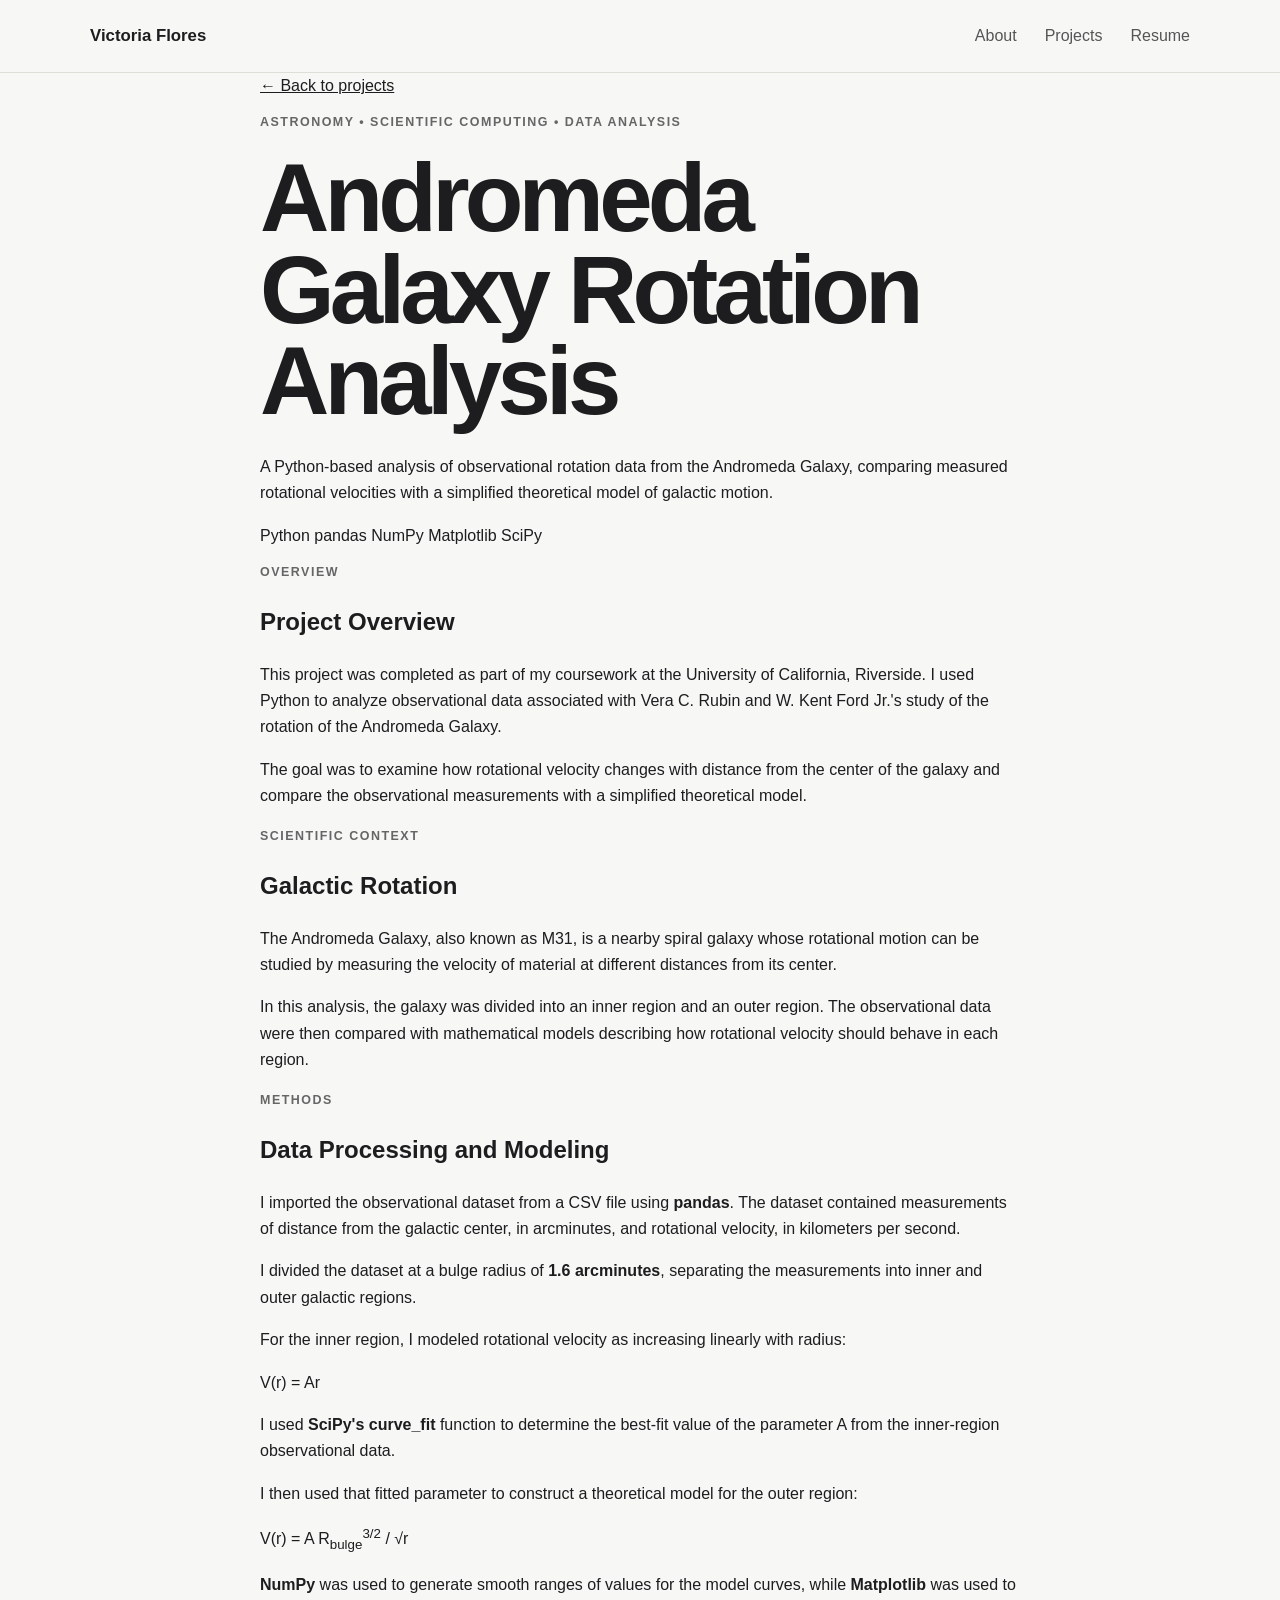
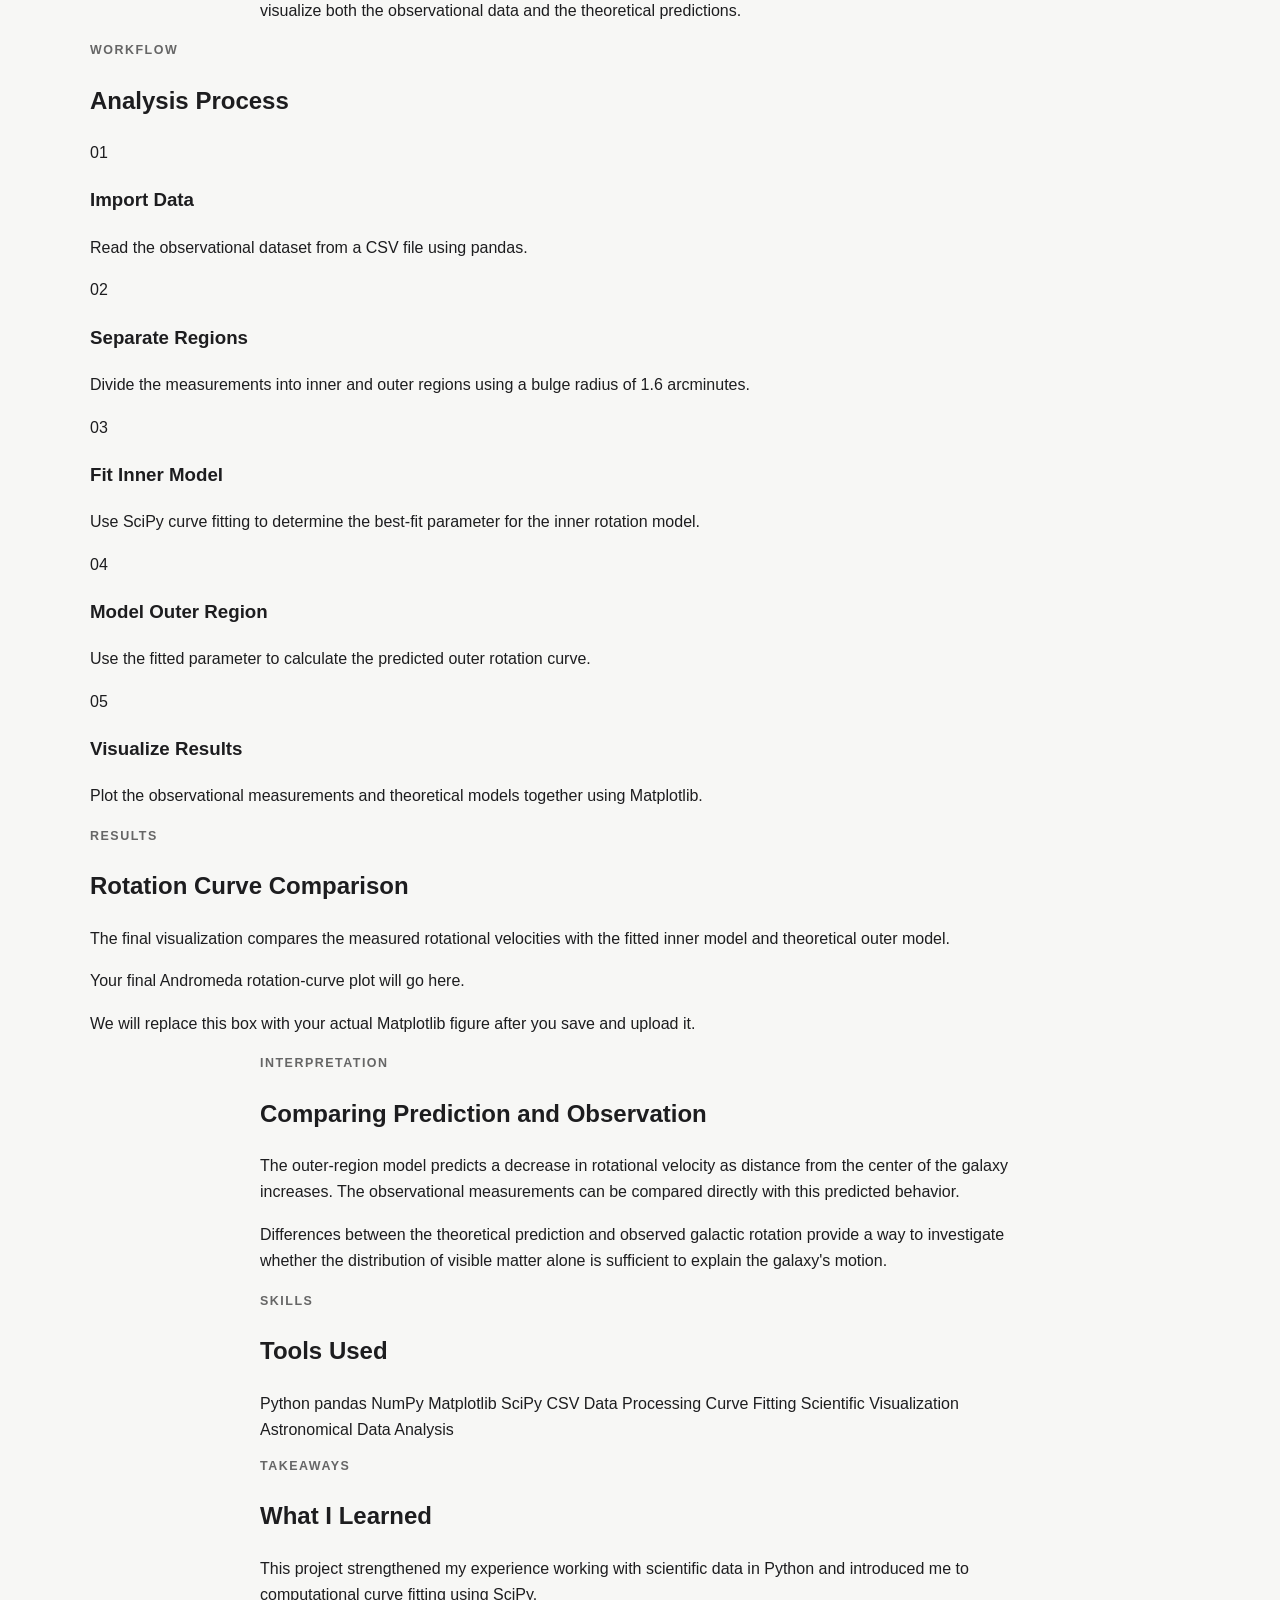
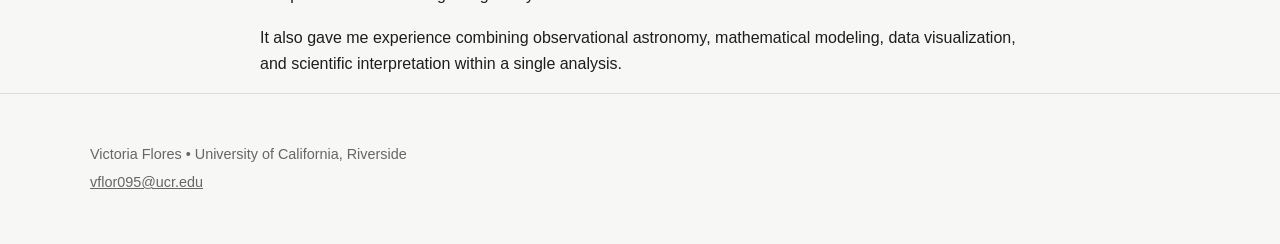
==== projects/andromeda.html @ fe8cd2cc "Andromeda Galaxy Rotation Analysis HTML page" ====
<!DOCTYPE html>
<html lang="en">
<head>
    <meta charset="UTF-8">
    <meta name="viewport" content="width=device-width, initial-scale=1.0">

    <title>Andromeda Galaxy Rotation Analysis | Victoria Flores</title>

    <link rel="stylesheet" href="../style.css">
</head>

<body>

<header class="site-header">
    <div class="container nav">
        <a class="name" href="../index.html">Victoria Flores</a>

        <nav>
            <a href="../index.html#about">About</a>
            <a href="../index.html#projects">Projects</a>
            <a href="https://forflowers.github.io/Resume/" target="_blank">
                Resume
            </a>
        </nav>
    </div>
</header>


<main>

    <!-- HERO -->
    <section class="project-hero">
        <div class="container narrow">

            <a class="back-link" href="../index.html#projects">
                ← Back to projects
            </a>

            <p class="eyebrow">
                Astronomy • Scientific Computing • Data Analysis
            </p>

            <h1 class="project-title">
                Andromeda Galaxy Rotation Analysis
            </h1>

            <p class="project-intro">
                A Python-based analysis of observational rotation data from
                the Andromeda Galaxy, comparing measured rotational velocities
                with a simplified theoretical model of galactic motion.
            </p>

            <div class="project-meta">
                <span>Python</span>
                <span>pandas</span>
                <span>NumPy</span>
                <span>Matplotlib</span>
                <span>SciPy</span>
            </div>

        </div>
    </section>


    <!-- OVERVIEW -->
    <section class="project-section">
        <div class="container narrow">

            <p class="section-label">Overview</p>
            <h2>Project Overview</h2>

            <p>
                This project was completed as part of my coursework at the
                University of California, Riverside. I used Python to analyze
                observational data associated with Vera C. Rubin and
                W. Kent Ford Jr.'s study of the rotation of the Andromeda
                Galaxy.
            </p>

            <p>
                The goal was to examine how rotational velocity changes with
                distance from the center of the galaxy and compare the
                observational measurements with a simplified theoretical model.
            </p>

        </div>
    </section>


    <!-- SCIENTIFIC CONTEXT -->
    <section class="project-section alternate">
        <div class="container narrow">

            <p class="section-label">Scientific Context</p>
            <h2>Galactic Rotation</h2>

            <p>
                The Andromeda Galaxy, also known as M31, is a nearby spiral
                galaxy whose rotational motion can be studied by measuring the
                velocity of material at different distances from its center.
            </p>

            <p>
                In this analysis, the galaxy was divided into an inner region
                and an outer region. The observational data were then compared
                with mathematical models describing how rotational velocity
                should behave in each region.
            </p>

        </div>
    </section>


    <!-- DATA + METHODS -->
    <section class="project-section">
        <div class="container narrow">

            <p class="section-label">Methods</p>
            <h2>Data Processing and Modeling</h2>

            <p>
                I imported the observational dataset from a CSV file using
                <strong>pandas</strong>. The dataset contained measurements of
                distance from the galactic center, in arcminutes, and
                rotational velocity, in kilometers per second.
            </p>

            <p>
                I divided the dataset at a bulge radius of
                <strong>1.6 arcminutes</strong>, separating the measurements
                into inner and outer galactic regions.
            </p>

            <p>
                For the inner region, I modeled rotational velocity as
                increasing linearly with radius:
            </p>

            <div class="equation">
                V(r) = Ar
            </div>

            <p>
                I used <strong>SciPy's curve_fit</strong> function to determine
                the best-fit value of the parameter A from the inner-region
                observational data.
            </p>

            <p>
                I then used that fitted parameter to construct a theoretical
                model for the outer region:
            </p>

            <div class="equation">
                V(r) = A R<sub>bulge</sub><sup>3/2</sup> / √r
            </div>

            <p>
                <strong>NumPy</strong> was used to generate smooth ranges of
                values for the model curves, while <strong>Matplotlib</strong>
                was used to visualize both the observational data and the
                theoretical predictions.
            </p>

        </div>
    </section>


    <!-- WORKFLOW -->
    <section class="project-section alternate">
        <div class="container">

            <div class="section-heading">
                <p class="section-label">Workflow</p>
                <h2>Analysis Process</h2>
            </div>

            <div class="workflow-grid">

                <div class="workflow-card">
                    <span>01</span>
                    <h3>Import Data</h3>
                    <p>
                        Read the observational dataset from a CSV file using
                        pandas.
                    </p>
                </div>

                <div class="workflow-card">
                    <span>02</span>
                    <h3>Separate Regions</h3>
                    <p>
                        Divide the measurements into inner and outer regions
                        using a bulge radius of 1.6 arcminutes.
                    </p>
                </div>

                <div class="workflow-card">
                    <span>03</span>
                    <h3>Fit Inner Model</h3>
                    <p>
                        Use SciPy curve fitting to determine the best-fit
                        parameter for the inner rotation model.
                    </p>
                </div>

                <div class="workflow-card">
                    <span>04</span>
                    <h3>Model Outer Region</h3>
                    <p>
                        Use the fitted parameter to calculate the predicted
                        outer rotation curve.
                    </p>
                </div>

                <div class="workflow-card">
                    <span>05</span>
                    <h3>Visualize Results</h3>
                    <p>
                        Plot the observational measurements and theoretical
                        models together using Matplotlib.
                    </p>
                </div>

            </div>

        </div>
    </section>


    <!-- RESULTS -->
    <section class="project-section">
        <div class="container">

            <div class="section-heading">
                <p class="section-label">Results</p>
                <h2>Rotation Curve Comparison</h2>

                <p>
                    The final visualization compares the measured rotational
                    velocities with the fitted inner model and theoretical
                    outer model.
                </p>
            </div>

            <div class="figure-placeholder">
                <p>
                    Your final Andromeda rotation-curve plot will go here.
                </p>

                <p class="small-text">
                    We will replace this box with your actual Matplotlib figure
                    after you save and upload it.
                </p>
            </div>

        </div>
    </section>


    <!-- INTERPRETATION -->
    <section class="project-section alternate">
        <div class="container narrow">

            <p class="section-label">Interpretation</p>
            <h2>Comparing Prediction and Observation</h2>

            <p>
                The outer-region model predicts a decrease in rotational
                velocity as distance from the center of the galaxy increases.
                The observational measurements can be compared directly with
                this predicted behavior.
            </p>

            <p>
                Differences between the theoretical prediction and observed
                galactic rotation provide a way to investigate whether the
                distribution of visible matter alone is sufficient to explain
                the galaxy's motion.
            </p>

        </div>
    </section>


    <!-- SKILLS -->
    <section class="project-section">
        <div class="container narrow">

            <p class="section-label">Skills</p>
            <h2>Tools Used</h2>

            <div class="skills-list">
                <span>Python</span>
                <span>pandas</span>
                <span>NumPy</span>
                <span>Matplotlib</span>
                <span>SciPy</span>
                <span>CSV Data Processing</span>
                <span>Curve Fitting</span>
                <span>Scientific Visualization</span>
                <span>Astronomical Data Analysis</span>
            </div>

        </div>
    </section>


    <!-- TAKEAWAYS -->
    <section class="project-section alternate">
        <div class="container narrow">

            <p class="section-label">Takeaways</p>
            <h2>What I Learned</h2>

            <p>
                This project strengthened my experience working with scientific
                data in Python and introduced me to computational curve fitting
                using SciPy.
            </p>

            <p>
                It also gave me experience combining observational astronomy,
                mathematical modeling, data visualization, and scientific
                interpretation within a single analysis.
            </p>

        </div>
    </section>

</main>


<footer>
    <div class="container">
        <p>
            Victoria Flores • University of California, Riverside
        </p>

        <p>
            <a href="mailto:vflor095@ucr.edu">
                vflor095@ucr.edu
            </a>
        </p>
    </div>
</footer>

</body>
</html>
---- style.css ----
* {
    box-sizing: border-box;
}

html {
    scroll-behavior: smooth;
}

body {
    margin: 0;
    font-family: Arial, Helvetica, sans-serif;
    background: #f7f7f5;
    color: #1d1d1f;
    line-height: 1.65;
}

a {
    color: inherit;
}

.container {
    width: min(1100px, 90%);
    margin: 0 auto;
}

.narrow {
    max-width: 760px;
}

.site-header {
    background: rgba(247, 247, 245, 0.95);
    border-bottom: 1px solid #deded9;
    position: sticky;
    top: 0;
    z-index: 10;
}

.nav {
    min-height: 72px;
    display: flex;
    align-items: center;
    justify-content: space-between;
}

.name {
    font-size: 1.05rem;
    font-weight: 700;
    text-decoration: none;
}

nav {
    display: flex;
    gap: 28px;
}

nav a {
    text-decoration: none;
    color: #555;
}

nav a:hover {
    color: #000;
}

.hero {
    padding: 120px 0 110px;
}

.eyebrow,
.section-label,
.project-type {
    text-transform: uppercase;
    letter-spacing: 0.12em;
    font-size: 0.78rem;
    font-weight: 700;
    color: #666;
}

h1 {
    font-size: clamp(3rem, 8vw, 6rem);
    line-height: 0.95;
    margin: 20px 0 28px;
    letter-spacing: -0.05em;
}

.hero-text {
    max-width: 750px;
    font-size: 1.25rem;
    color: #505050;
}

.hero-links {
    display: flex;
    gap: 14px;
    margin-top: 36px;
    flex-wrap: wrap;
}

.button {
    padding: 12px 20px;
    border-radius: 8px;
    text-decoration: none;
    font-weight: 700;
}

.primary {
    background: #171717;
    color: white;
}

.secondary {
    border: 1px solid #aaa;
    background: white;
}

.section {
    padding: 90px 0;
}

.section h2 {
    font-size: clamp(2rem, 5vw, 3.5rem);
    line-height: 1.05;
    margin: 12px 0 30px;
    letter-spacing: -0.035em;
}

.projects-section {
    background: white;
}

.project-grid {
    display: grid;
    grid-template-columns: repeat(2, 1fr);
    gap: 28px;
    margin-top: 40px;
}

.project-card {
    border: 1px solid #ddd;
    border-radius: 14px;
    padding: 32px;
    min-height: 310px;
    display: flex;
    flex-direction: column;
}

.project-card h3 {
    font-size: 1.7rem;
    margin: 12px 0;
}

.project-card p {
    color: #555;
}

.project-card a {
    margin-top: auto;
    font-weight: 700;
    text-decoration: none;
}

.project-card a:hover {
    text-decoration: underline;
}

footer {
    border-top: 1px solid #ddd;
    padding: 45px 0;
    color: #666;
    font-size: 0.9rem;
}

footer p {
    margin: 4px 0;
}

@media (max-width: 700px) {

    .nav {
        flex-direction: column;
        justify-content: center;
        gap: 10px;
        padding: 14px 0;
    }

    nav {
        gap: 16px;
    }

    .hero {
        padding: 80px 0;
    }

    .project-grid {
        grid-template-columns: 1fr;
    }
}
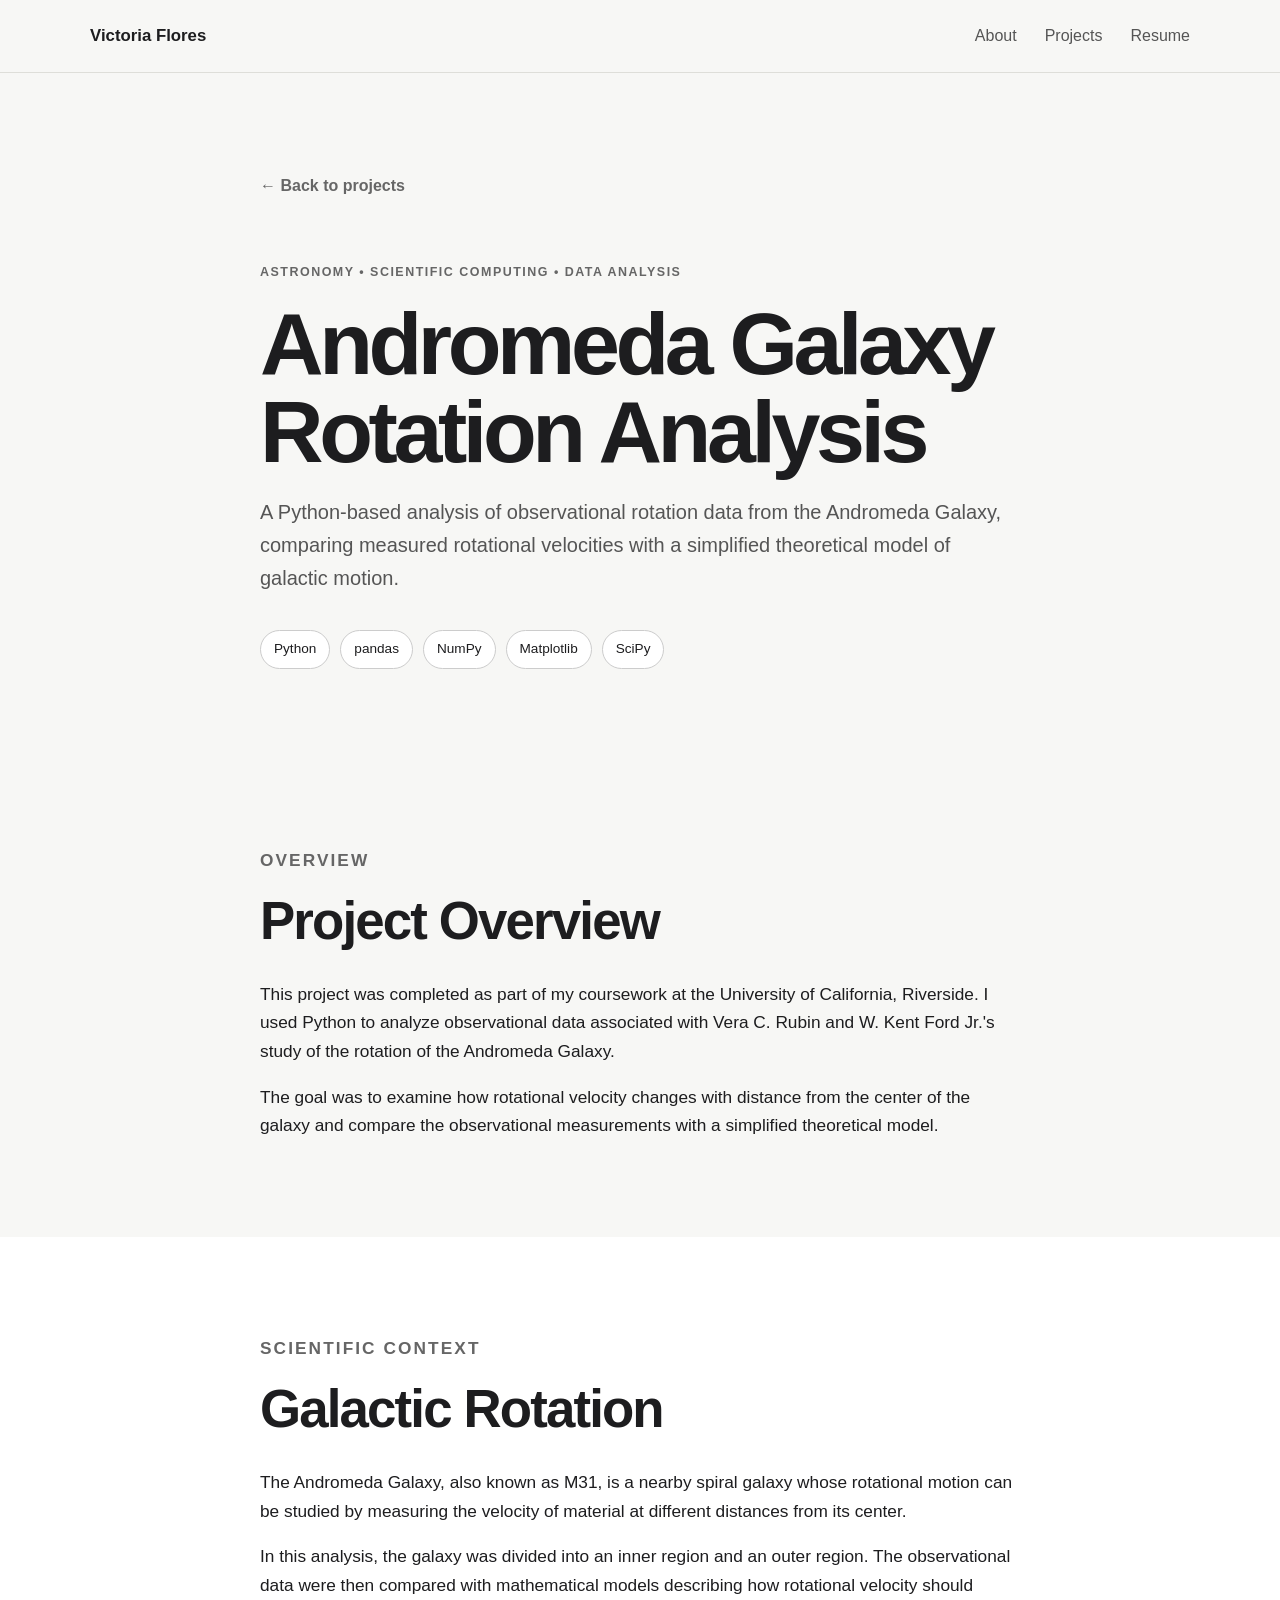
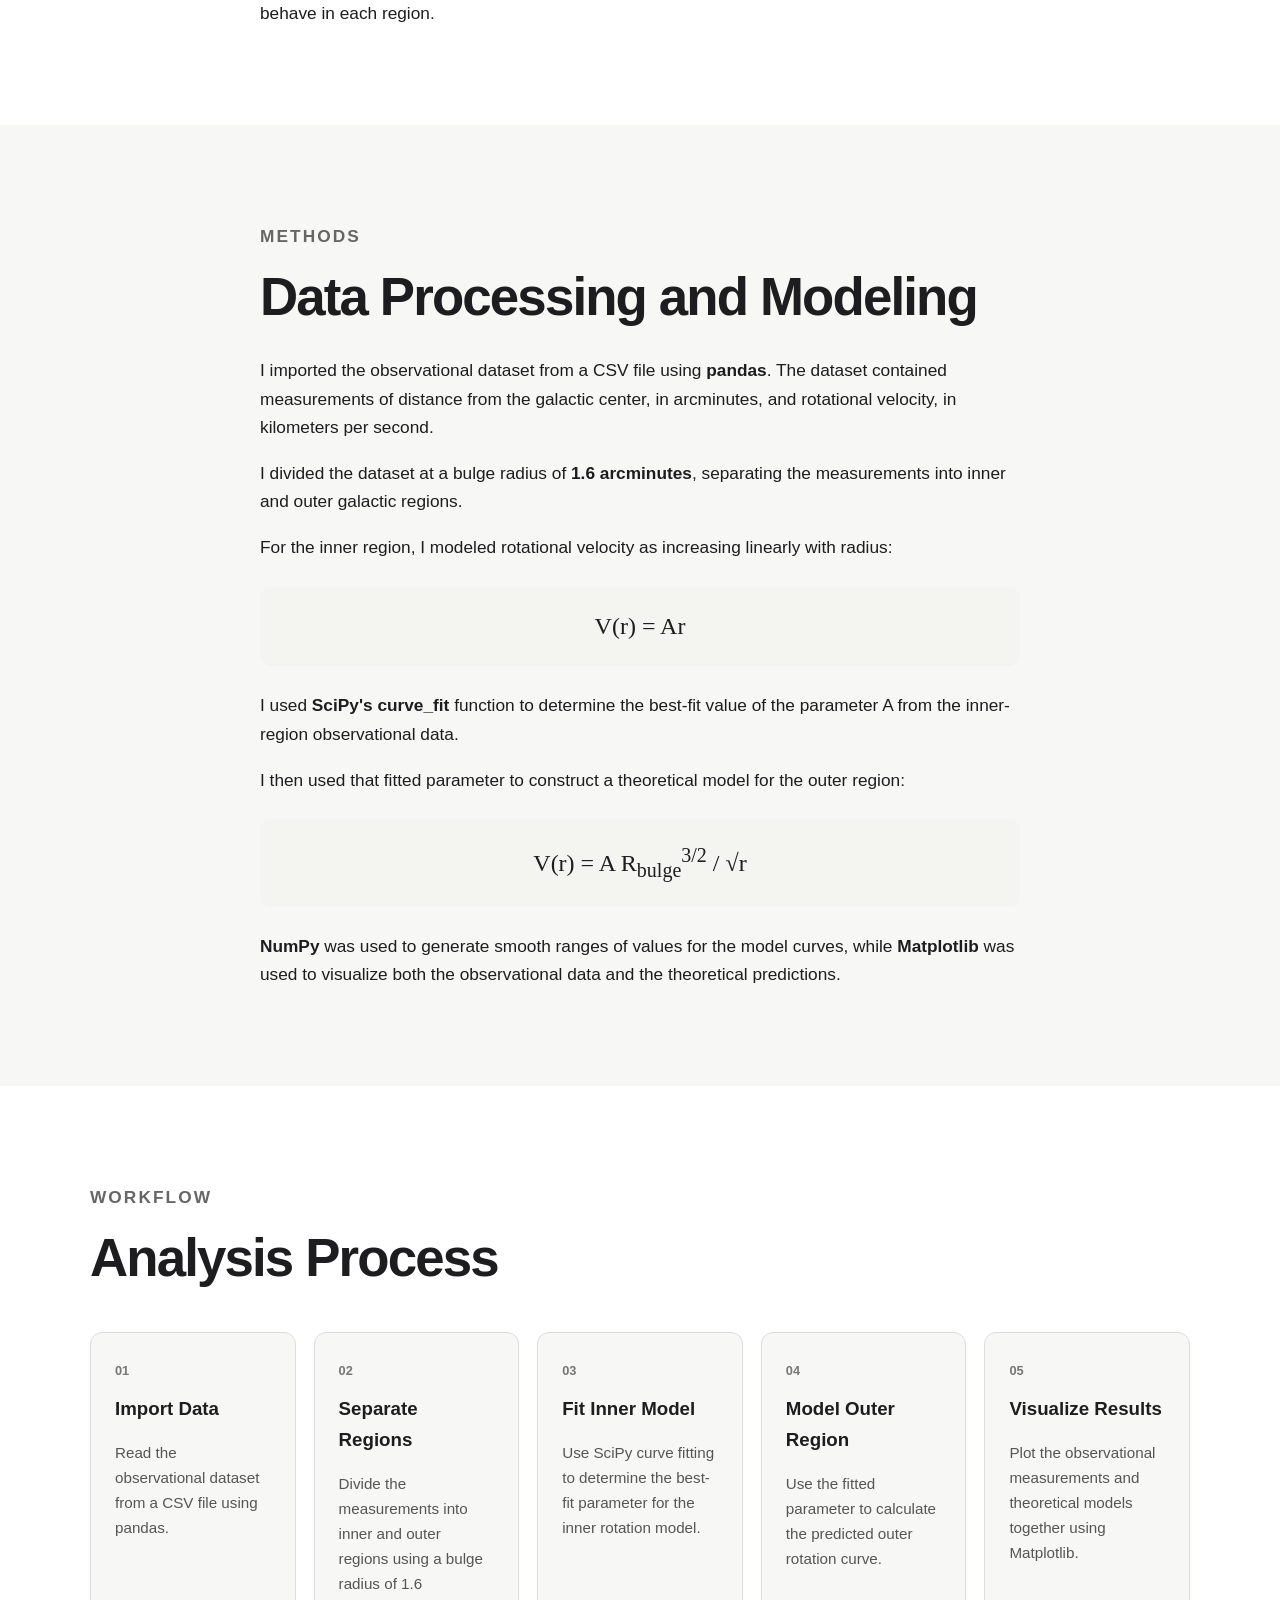
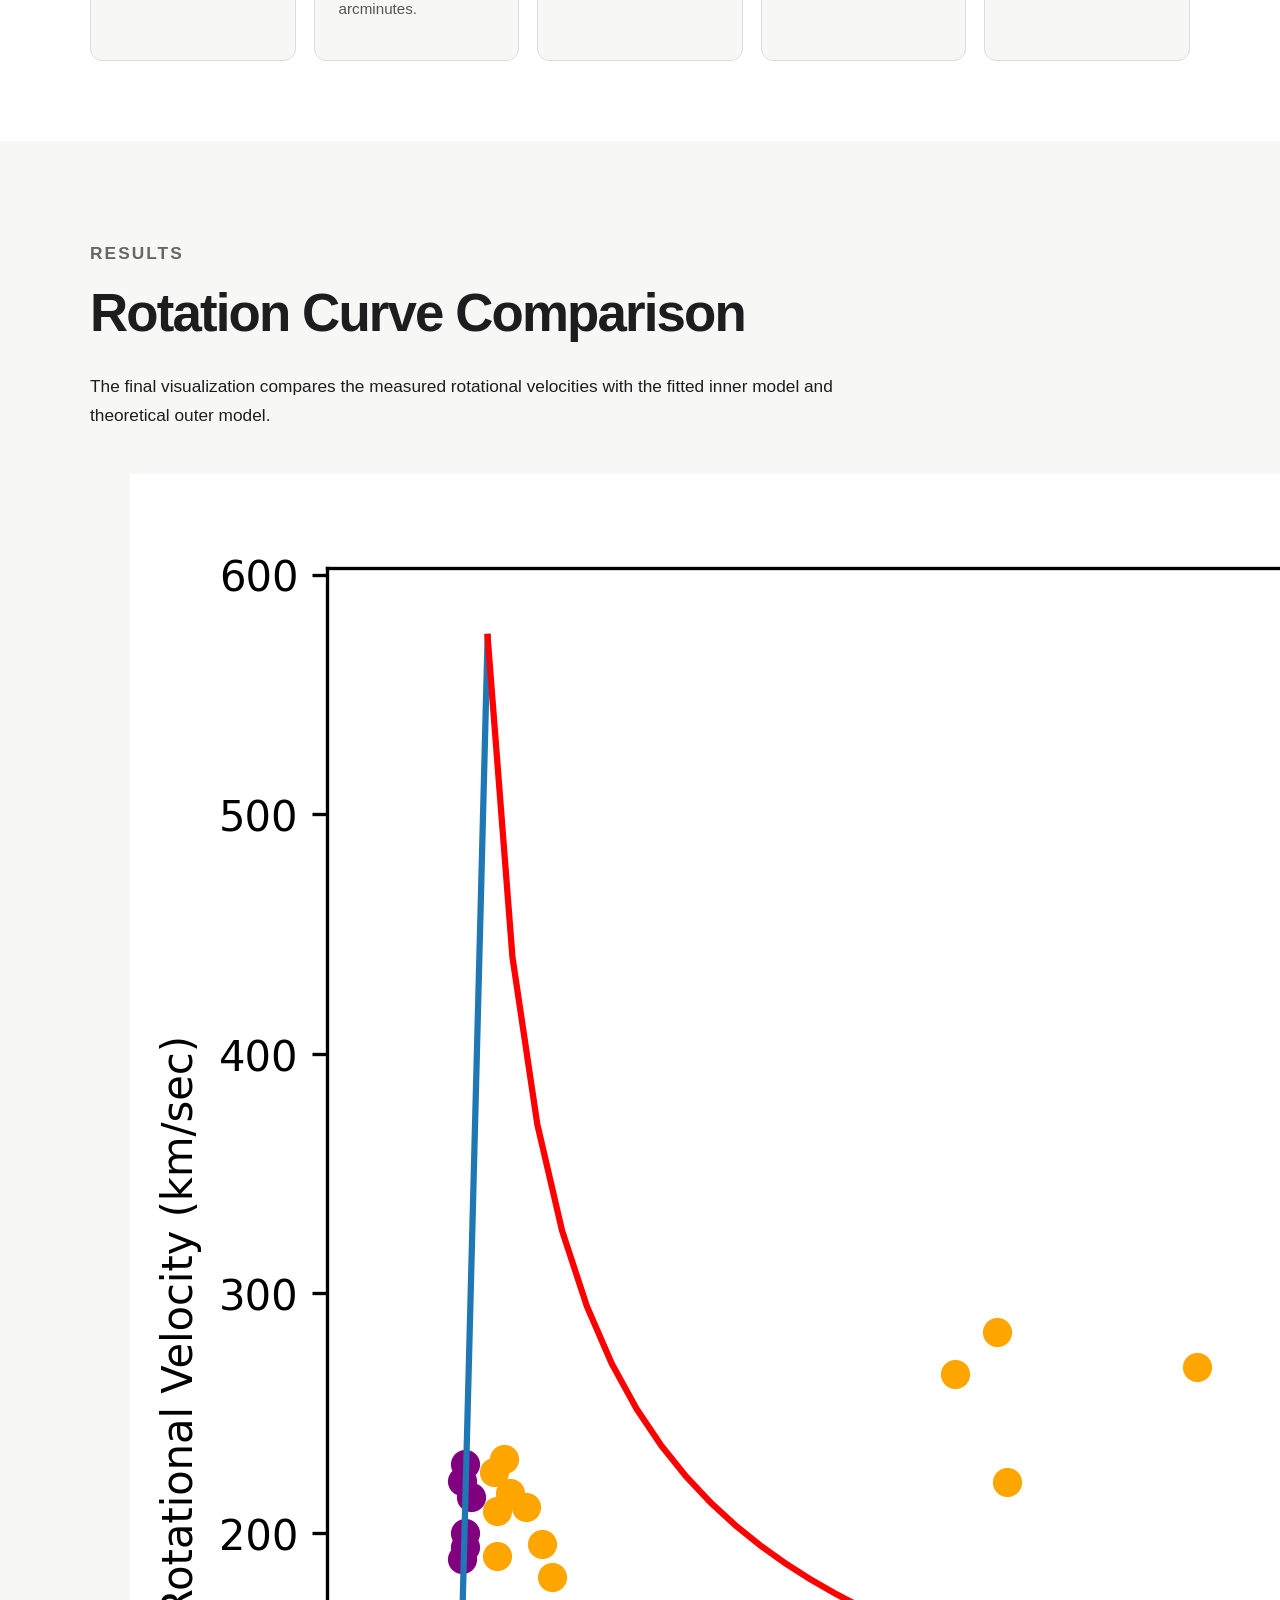
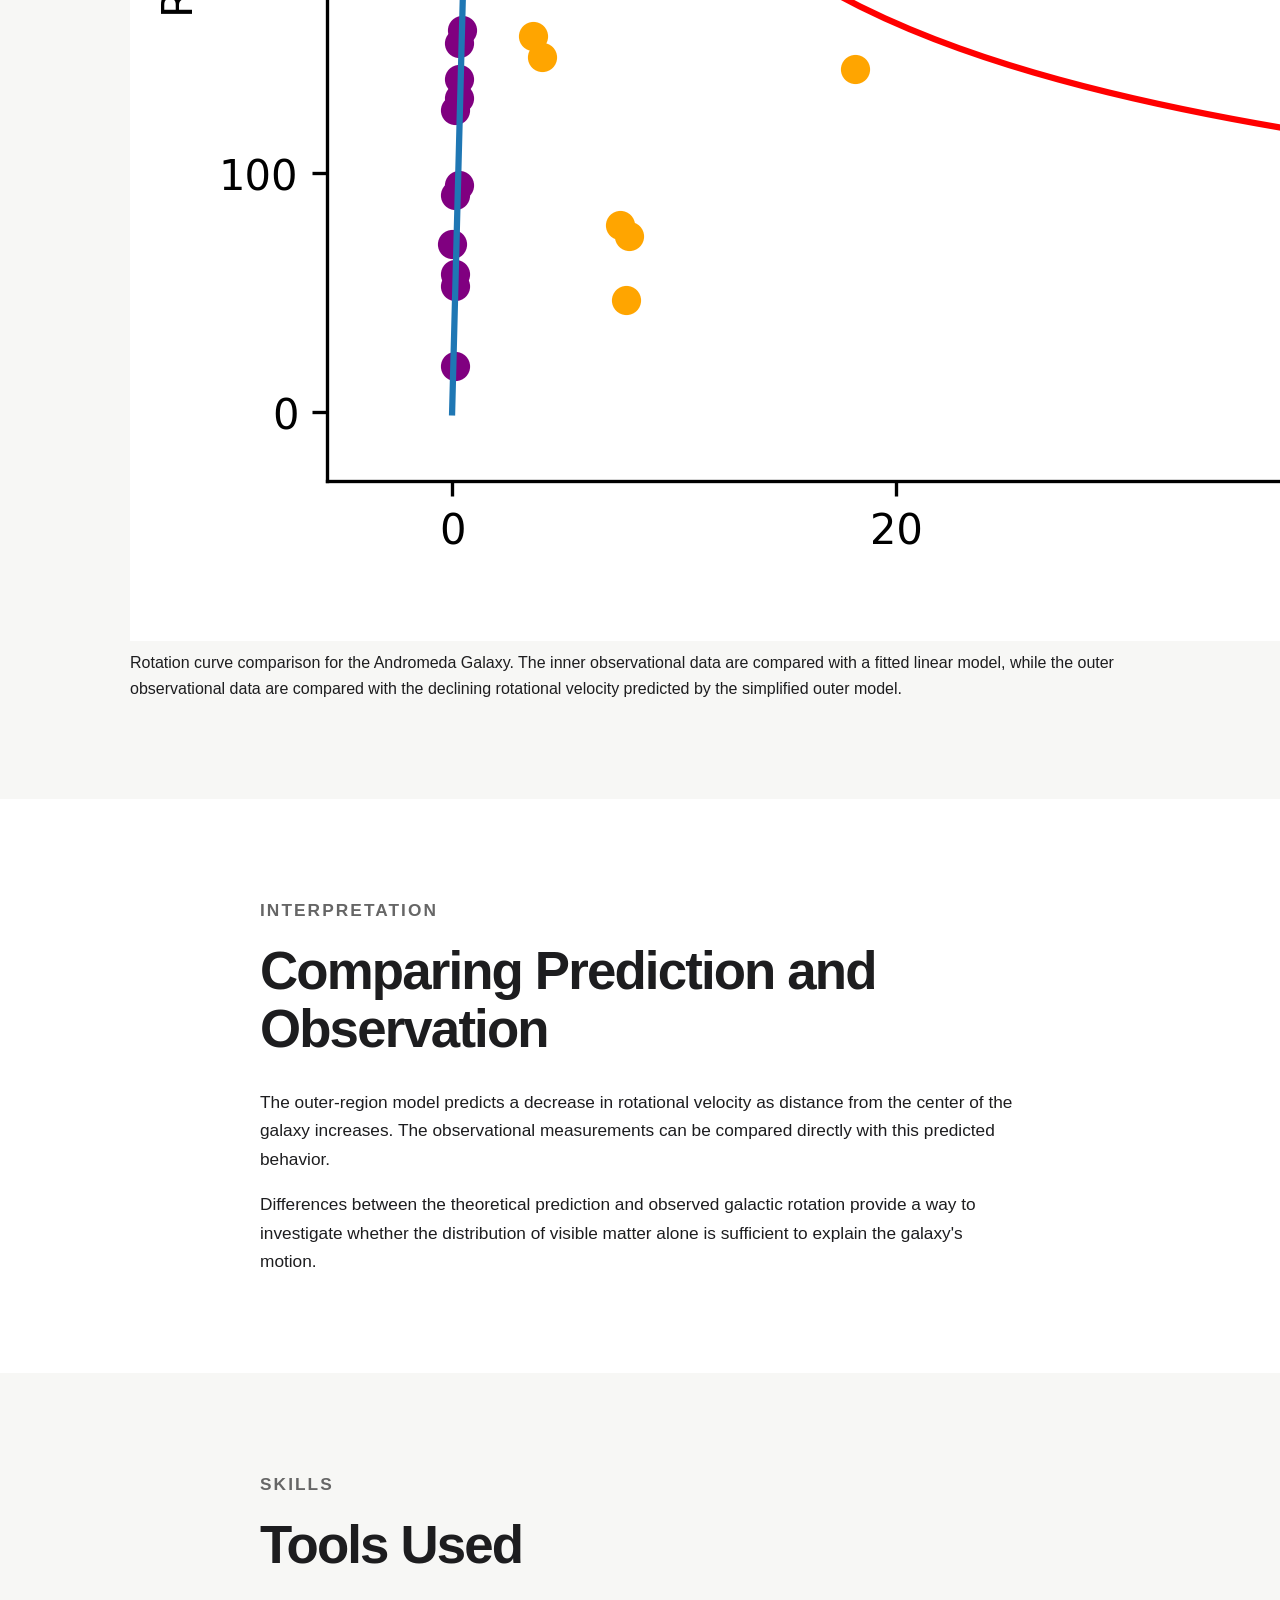
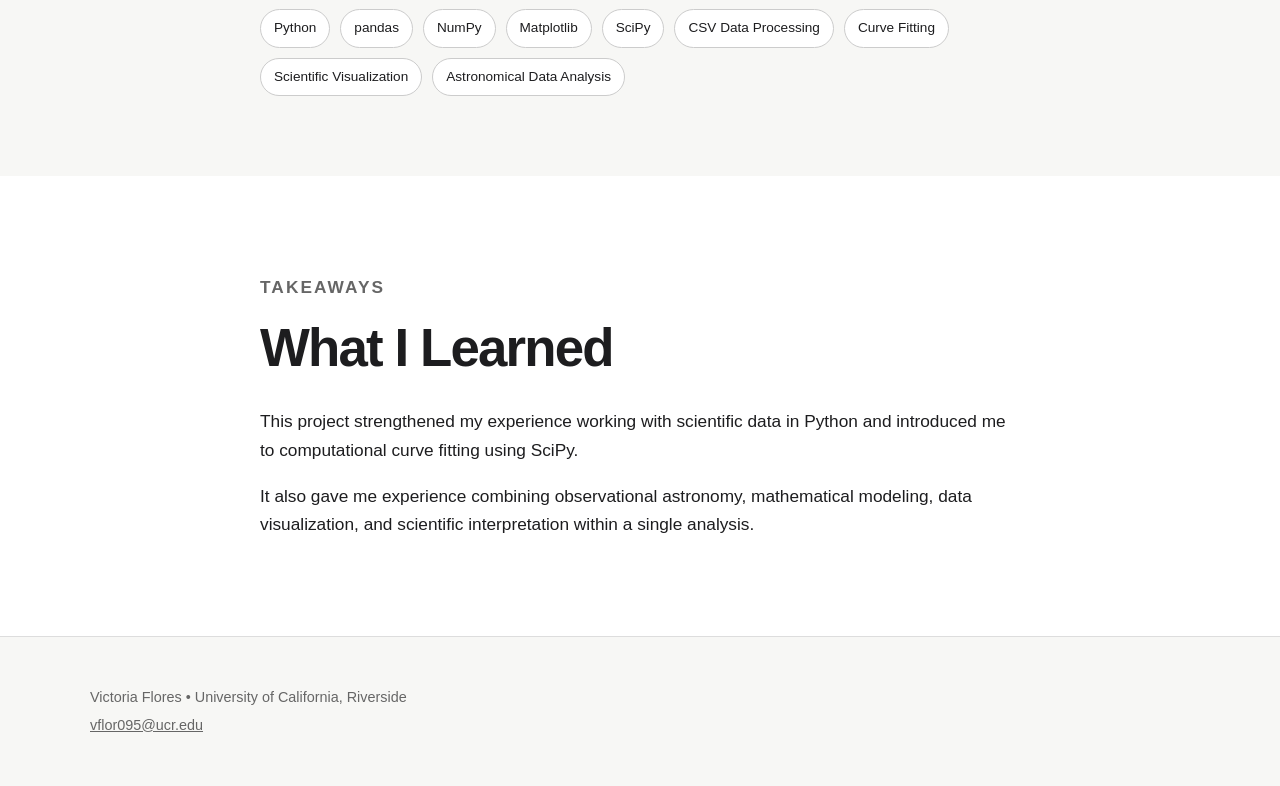
==== commit ea6c2243: "Update Andromeda plot with image and caption Replaced placeholder with actual image and caption for " ====
--- a/projects/andromeda.html
+++ b/projects/andromeda.html
@@ -243,16 +243,21 @@
                 </p>
             </div>
 
-            <div class="figure-placeholder">
-                <p>
-                    Your final Andromeda rotation-curve plot will go here.
-                </p>
-
-                <p class="small-text">
-                    We will replace this box with your actual Matplotlib figure
-                    after you save and upload it.
-                </p>
-            </div>
+            <figure class="project-figure">
+
+    <img
+        src="../assets/andromeda/andromeda-rotation-curve.png"
+        alt="Andromeda Galaxy rotation curve comparing observed data with theoretical models"
+    >
+
+    <figcaption>
+        Rotation curve comparison for the Andromeda Galaxy. The inner
+        observational data are compared with a fitted linear model, while
+        the outer observational data are compared with the declining
+        rotational velocity predicted by the simplified outer model.
+    </figcaption>
+
+</figure>
 
         </div>
     </section>
--- a/style.css
+++ b/style.css
@@ -195,3 +195,155 @@
         grid-template-columns: 1fr;
     }
 }
+
+/* -------------------------
+   PROJECT PAGES
+------------------------- */
+
+.project-hero {
+    padding: 100px 0 80px;
+}
+
+.back-link {
+    display: inline-block;
+    margin-bottom: 50px;
+    text-decoration: none;
+    color: #666;
+    font-weight: 600;
+}
+
+.back-link:hover {
+    color: #000;
+}
+
+.project-title {
+    font-size: clamp(3rem, 7vw, 5.5rem);
+    line-height: 1;
+    margin: 18px 0 20px;
+    letter-spacing: -0.05em;
+}
+
+.project-intro {
+    font-size: 1.25rem;
+    color: #555;
+    max-width: 760px;
+}
+
+.project-meta,
+.skills-list {
+    display: flex;
+    flex-wrap: wrap;
+    gap: 10px;
+    margin-top: 35px;
+}
+
+.project-meta span,
+.skills-list span {
+    border: 1px solid #ccc;
+    border-radius: 999px;
+    padding: 7px 13px;
+    font-size: 0.85rem;
+    background: white;
+}
+
+.project-section {
+    padding: 80px 0;
+}
+
+.project-section.alternate {
+    background: white;
+}
+
+.project-section h2 {
+    font-size: clamp(2rem, 5vw, 3.3rem);
+    line-height: 1.1;
+    margin: 10px 0 30px;
+    letter-spacing: -0.035em;
+}
+
+.project-section p {
+    font-size: 1.08rem;
+}
+
+.section-heading {
+    max-width: 760px;
+    margin-bottom: 45px;
+}
+
+.equation {
+    font-family: Georgia, "Times New Roman", serif;
+    font-size: 1.5rem;
+    text-align: center;
+    padding: 20px;
+    margin: 25px 0;
+    background: #f4f4f1;
+    border-radius: 10px;
+}
+
+.workflow-grid {
+    display: grid;
+    grid-template-columns: repeat(5, 1fr);
+    gap: 18px;
+}
+
+.workflow-card {
+    background: #f7f7f5;
+    border: 1px solid #ddd;
+    border-radius: 12px;
+    padding: 24px;
+}
+
+.workflow-card span {
+    font-size: 0.8rem;
+    font-weight: 700;
+    color: #777;
+}
+
+.workflow-card h3 {
+    margin: 10px 0;
+}
+
+.workflow-card p {
+    font-size: 0.95rem;
+    color: #555;
+}
+
+.figure-placeholder {
+    max-width: 900px;
+    min-height: 450px;
+    margin: 0 auto;
+    border: 2px dashed #bbb;
+    border-radius: 14px;
+    display: flex;
+    flex-direction: column;
+    justify-content: center;
+    align-items: center;
+    text-align: center;
+    background: #fafafa;
+    padding: 30px;
+}
+
+.small-text {
+    font-size: 0.9rem !important;
+    color: #777;
+}
+
+@media (max-width: 900px) {
+    .workflow-grid {
+        grid-template-columns: repeat(2, 1fr);
+    }
+}
+
+@media (max-width: 600px) {
+    .workflow-grid {
+        grid-template-columns: 1fr;
+    }
+
+    .project-hero {
+        padding: 70px 0 60px;
+    }
+
+    .project-section {
+        padding: 60px 0;
+    }
+}
